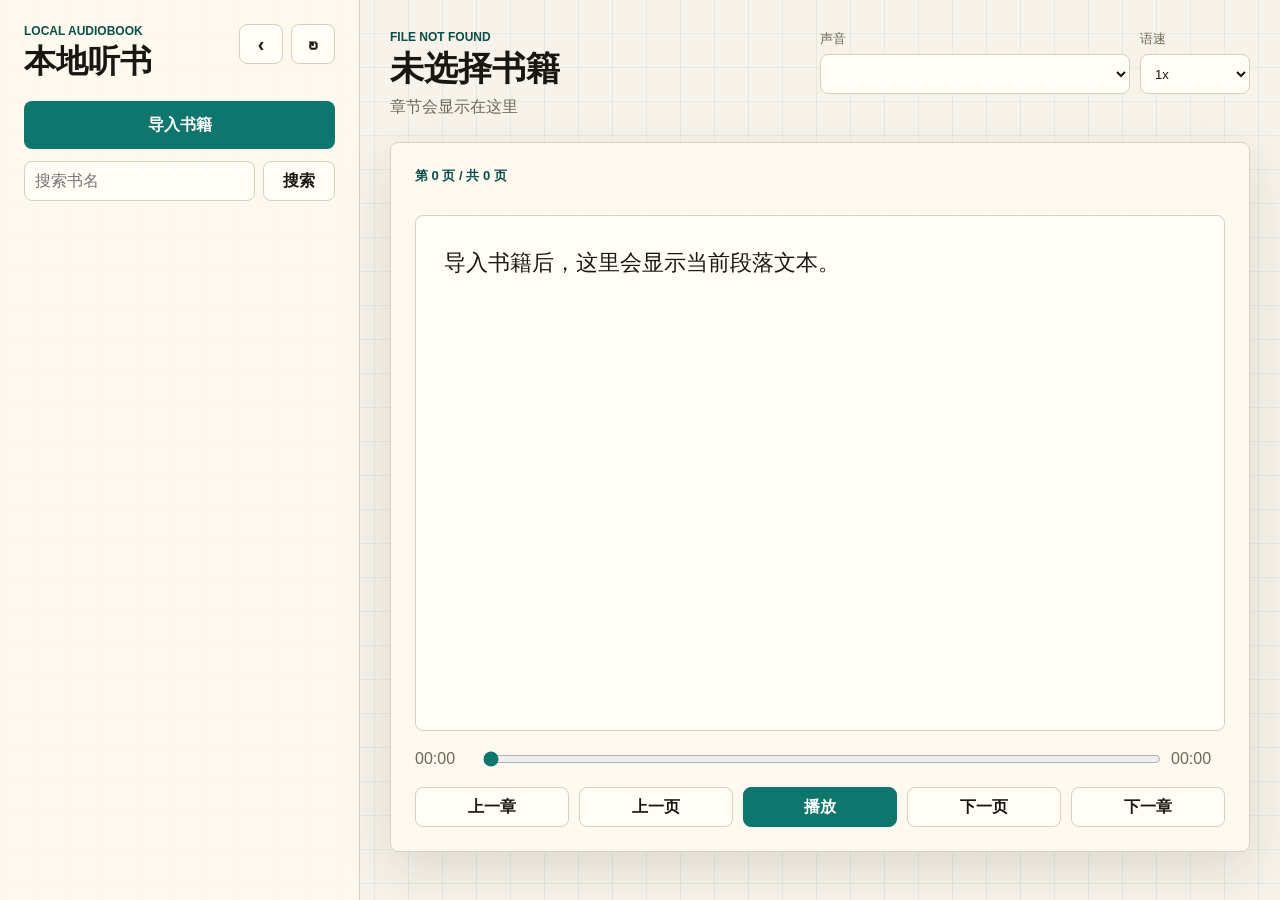
==== app/frontend/index.html @ 365bc774 "Fix play button state after sentence click" ====
<!doctype html>
<html lang="zh-CN">
  <head>
    <meta charset="utf-8" />
    <meta name="viewport" content="width=device-width, initial-scale=1" />
    <title>本地听书</title>
    <link rel="stylesheet" href="./styles.css" />
  </head>
  <body>
    <main class="shell">
      <aside class="library">
        <div class="brand">
          <div>
            <p class="eyebrow">Local Audiobook</p>
            <h1>本地听书</h1>
          </div>
          <div class="header-actions">
            <button id="toggleLibrary" class="icon-button" title="收起书库" aria-label="收起书库">‹</button>
            <button id="refreshBooks" class="icon-button" title="刷新书库" aria-label="刷新书库">↻</button>
          </div>
        </div>

        <div class="library-body">
          <label class="file-picker">
            <input id="fileInput" type="file" accept=".txt,.md,.epub" />
            <span>导入书籍</span>
          </label>

          <form id="pathForm" class="path-form">
            <input id="pathInput" type="text" placeholder="搜索书名" />
            <button type="submit">搜索</button>
          </form>

          <div id="bookList" class="book-list" aria-label="书库列表"></div>
        </div>
      </aside>

      <section class="player">
        <header class="player-header">
          <div>
            <p id="statusText" class="eyebrow">请选择或导入一本书</p>
            <div class="title-row">
              <h2 id="bookTitle">未选择书籍</h2>
            </div>
            <p id="chapterTitle" class="chapter-title">章节会显示在这里</p>
          </div>
          <div class="settings">
            <label>
              声音
              <select id="voiceSelect"></select>
            </label>
            <label>
              语速
              <select id="rateInput">
                <option value="-25%">0.75x</option>
                <option value="+0%" selected>1x</option>
                <option value="+25%">1.25x</option>
                <option value="+50%">1.5x</option>
                <option value="+100%">2x</option>
              </select>
            </label>
          </div>
        </header>

        <div class="chapter-popover" id="chapterPopover" hidden>
          <div class="panel-title">章节</div>
          <div id="chapterList" class="chapter-list chapter-body"></div>
        </div>

        <div class="workbench">
          <article class="reader">
            <div id="paragraphMeta" class="paragraph-meta">第 0 页 / 共 0 页</div>
            <div id="paragraphPreview" class="paragraph-preview">导入书籍后，这里会显示当前段落文本。</div>

            <audio id="audio" preload="metadata"></audio>

            <div class="progress-row">
              <span id="currentTime">00:00</span>
              <input id="seekBar" type="range" min="0" max="1000" value="0" />
              <span id="durationTime">00:00</span>
            </div>

            <div class="controls" aria-label="播放控制">
              <button id="prevChapter">上一章</button>
              <button id="prevParagraph">上一页</button>
              <button id="playPause" class="primary">播放</button>
              <button id="nextParagraph">下一页</button>
              <button id="nextChapter">下一章</button>
            </div>
          </article>
        </div>
      </section>
    </main>

    <script src="./app.js?v=20260524-1"></script>
  </body>
</html>
---- app/frontend/styles.css ----
:root {
  --paper: #f7f3ea;
  --ink: #191712;
  --muted: #706858;
  --line: #d8cfbe;
  --panel: #fffaf0;
  --accent: #0f766e;
  --accent-dark: #0b4f49;
  --warn: #b45309;
  --shadow: 0 18px 50px rgba(38, 32, 22, 0.12);
}

* {
  box-sizing: border-box;
}

body {
  margin: 0;
  min-height: 100vh;
  color: var(--ink);
  font-family: "Segoe UI", "Microsoft YaHei", sans-serif;
  background:
    linear-gradient(90deg, rgba(15, 118, 110, 0.08) 1px, transparent 1px),
    linear-gradient(0deg, rgba(15, 118, 110, 0.07) 1px, transparent 1px),
    var(--paper);
  background-size: 34px 34px;
}

button,
input,
select {
  font: inherit;
}

button {
  border: 1px solid var(--line);
  background: #fffdf6;
  color: var(--ink);
  border-radius: 8px;
  min-height: 40px;
  min-width: 44px;
  padding: 0 14px;
  cursor: pointer;
  font-weight: 600;
  white-space: nowrap;
}

button:hover {
  border-color: var(--accent);
}

button:disabled {
  cursor: not-allowed;
  opacity: 0.5;
}

.shell {
  display: grid;
  grid-template-columns: minmax(280px, 360px) minmax(0, 1fr);
  min-height: 100vh;
}

.library {
  border-right: 1px solid var(--line);
  background: rgba(255, 250, 240, 0.92);
  padding: 24px;
  overflow: auto;
  transition: padding 0.2s ease;
}

.shell.library-collapsed {
  grid-template-columns: 74px minmax(0, 1fr);
}

.shell.library-collapsed .library {
  padding: 18px 12px;
}

.shell.library-collapsed .brand {
  display: grid;
  justify-items: center;
}

.shell.library-collapsed .brand h1,
.shell.library-collapsed .brand .eyebrow,
.shell.library-collapsed .library-body {
  display: none;
}

.shell.library-collapsed .header-actions {
  display: grid;
}

.brand {
  display: flex;
  align-items: flex-start;
  justify-content: space-between;
  gap: 16px;
  margin-bottom: 22px;
}

.eyebrow {
  margin: 0 0 6px;
  color: var(--accent-dark);
  font-size: 12px;
  font-weight: 700;
  letter-spacing: 0;
  text-transform: uppercase;
}

h1,
h2 {
  margin: 0;
  line-height: 1.1;
}

h1 {
  font-size: 32px;
}

h2 {
  font-size: 34px;
}

.header-actions {
  display: flex;
  gap: 8px;
}

.icon-button {
  width: 42px;
  padding: 0;
  font-size: 20px;
}

.mini-button {
  min-height: 30px;
  padding: 0 10px;
  font-size: 12px;
}

.file-picker {
  display: flex;
  align-items: center;
  justify-content: center;
  height: 48px;
  border-radius: 8px;
  background: var(--accent);
  color: white;
  cursor: pointer;
  font-weight: 700;
  margin-bottom: 12px;
}

.file-picker input {
  display: none;
}

.path-form {
  display: grid;
  grid-template-columns: minmax(0, 1fr) 72px;
  gap: 8px;
  margin-bottom: 20px;
}

.path-form input,
.settings input,
.settings select {
  width: 100%;
  min-height: 40px;
  border: 1px solid var(--line);
  border-radius: 8px;
  background: #fffdf6;
  color: var(--ink);
  padding: 0 10px;
}

.book-list,
.chapter-list {
  display: grid;
  gap: 8px;
}

.book-item,
.chapter-item {
  width: 100%;
  min-height: 54px;
  text-align: left;
  display: block;
  overflow: hidden;
}

.book-row {
  border: 1px solid var(--line);
  background: #fffdf6;
  border-radius: 8px;
  padding: 11px 12px 10px;
}

.book-row.active {
  border-color: var(--accent);
  background: #dff4ee;
}

.book-row .book-item {
  min-width: 0;
  min-height: auto;
  border: 0;
  background: transparent;
  border-radius: 0;
  padding: 0;
  width: 100%;
}

.book-row .book-item:hover {
  border-color: transparent;
}

.book-meta {
  display: flex;
  align-items: center;
  gap: 10px;
  color: var(--muted);
  font-size: 12px;
  margin-top: 8px;
}

.book-meta span {
  margin-right: auto;
}

.book-action {
  border: 1px solid rgba(15, 118, 110, 0.32);
  background: rgba(255, 253, 246, 0.72);
  border-radius: 999px;
  color: var(--accent-dark);
  height: 26px;
  min-width: auto;
  min-height: 26px;
  padding: 0 10px;
  font-size: 12px;
  font-weight: 800;
}

.book-action:hover {
  border-color: var(--accent);
  background: #dff4ee;
  color: var(--accent);
}

.book-action.delete-book {
  color: #8a2f18;
  border-color: rgba(138, 47, 24, 0.28);
}

.book-action.delete-book:hover {
  background: #fff1e8;
  border-color: #b45309;
}

.book-item.active,
.chapter-item.active {
  border-color: var(--accent);
  background: #dff4ee;
}

.book-item strong,
.chapter-item strong {
  display: block;
  white-space: nowrap;
  overflow: hidden;
  text-overflow: ellipsis;
}

.book-item span,
.chapter-item span {
  color: var(--muted);
  font-size: 12px;
  margin-top: 4px;
}

.chapter-item span {
  display: block;
}

.player {
  padding: 30px;
  min-width: 0;
  position: relative;
}

.player-header {
  display: grid;
  grid-template-columns: minmax(0, 1fr) minmax(320px, 430px);
  gap: 24px;
  align-items: start;
  margin-bottom: 24px;
}

.chapter-title {
  margin: 10px 0 0;
  color: var(--muted);
}

.title-row {
  display: flex;
  align-items: center;
  gap: 12px;
  min-width: 0;
}

.title-row h2 {
  min-width: 0;
  overflow: hidden;
  text-overflow: ellipsis;
  white-space: nowrap;
}

.chapter-toggle {
  flex: 0 0 auto;
}

.settings {
  display: grid;
  grid-template-columns: minmax(160px, 1fr) 110px;
  gap: 10px;
}

.settings label {
  display: grid;
  gap: 6px;
  color: var(--muted);
  font-size: 13px;
}

.workbench {
  display: block;
}

.reader {
  background: rgba(255, 250, 240, 0.96);
  border: 1px solid var(--line);
  border-radius: 8px;
  box-shadow: var(--shadow);
}

.chapter-popover {
  position: fixed;
  z-index: 10;
  top: 104px;
  left: 30px;
  width: min(420px, calc(100vw - 80px));
  max-height: min(620px, calc(100vh - 150px));
  overflow: auto;
  padding: 14px;
  background: rgba(255, 250, 240, 0.98);
  border: 1px solid var(--line);
  border-radius: 8px;
  box-shadow: var(--shadow);
}

.panel-title,
.paragraph-meta {
  color: var(--accent-dark);
  font-weight: 800;
  font-size: 13px;
  margin-bottom: 12px;
}

.panel-title {
  display: flex;
  align-items: center;
  justify-content: space-between;
  gap: 10px;
}

.reader {
  min-height: calc(100vh - 190px);
  padding: 24px;
  display: grid;
  grid-template-rows: auto 1fr auto auto;
  gap: 18px;
}

.paragraph-preview {
  height: 100%;
  min-height: 420px;
  overflow: hidden;
  white-space: pre-wrap;
  font-size: 22px;
  line-height: 1.72;
  background: #fffdf6;
  border: 1px solid var(--line);
  border-radius: 8px;
  padding: 28px;
}

.sentence {
  border-radius: 5px;
  padding: 0 2px;
}

.sentence.timed {
  cursor: pointer;
}

.sentence.timed:hover {
  background: #dff4ee;
}

.sentence.timed.active {
  background: #f8d889;
  box-shadow: 0 0 0 3px rgba(248, 216, 137, 0.45);
}

.progress-row {
  display: grid;
  grid-template-columns: 54px minmax(0, 1fr) 54px;
  gap: 12px;
  align-items: center;
  color: var(--muted);
  font-variant-numeric: tabular-nums;
}

#seekBar {
  width: 100%;
  accent-color: var(--accent);
}

.controls {
  display: grid;
  grid-template-columns: repeat(5, minmax(0, 1fr));
  gap: 10px;
}

.controls .primary {
  background: var(--accent);
  color: white;
  border-color: var(--accent);
  font-weight: 800;
}

@media (max-width: 900px) {
  .shell,
  .player-header,
  .workbench {
    grid-template-columns: 1fr;
  }

  .library {
    border-right: 0;
    border-bottom: 1px solid var(--line);
  }

  .settings,
  .controls {
    grid-template-columns: 1fr 1fr;
  }

  .chapter-popover {
    top: 190px;
    left: 20px;
    width: calc(100vw - 40px);
  }

  .shell.library-collapsed {
    grid-template-columns: 1fr;
  }

  .shell.library-collapsed .library {
    min-height: 72px;
  }
}
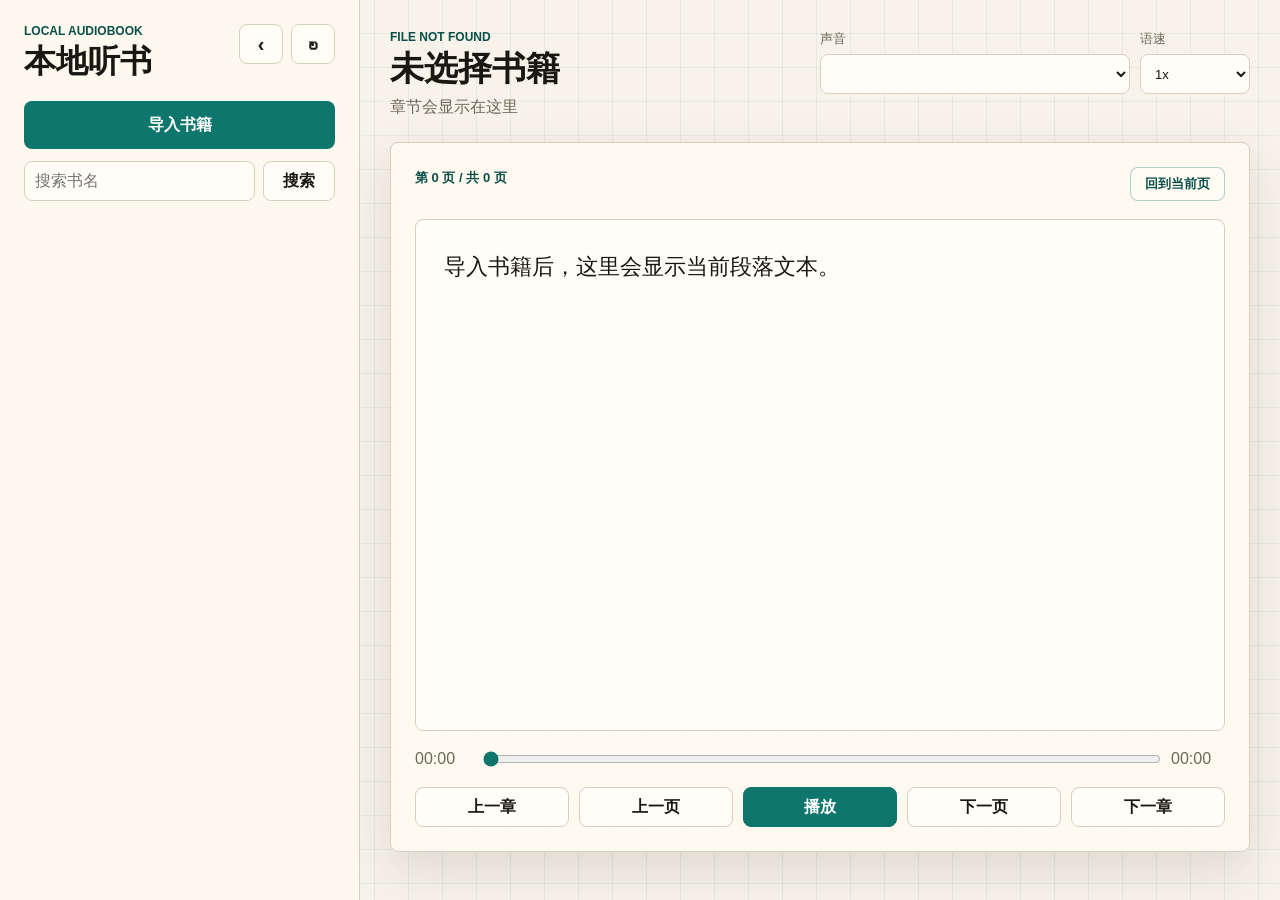
==== commit b5fc2481: "Separate page preview from playback position" ====
--- a/app/frontend/index.html
+++ b/app/frontend/index.html
@@ -69,7 +69,10 @@
 
         <div class="workbench">
           <article class="reader">
-            <div id="paragraphMeta" class="paragraph-meta">第 0 页 / 共 0 页</div>
+            <div class="reader-top">
+              <div id="paragraphMeta" class="paragraph-meta">第 0 页 / 共 0 页</div>
+              <button id="backToCurrentPage" class="return-page" type="button">回到当前页</button>
+            </div>
             <div id="paragraphPreview" class="paragraph-preview">导入书籍后，这里会显示当前段落文本。</div>
 
             <audio id="audio" preload="metadata"></audio>
@@ -92,6 +95,6 @@
       </section>
     </main>
 
-    <script src="./app.js?v=20260524-1"></script>
+    <script src="./app.js?v=20260531-1"></script>
   </body>
 </html>
--- a/app/frontend/styles.css
+++ b/app/frontend/styles.css
@@ -382,6 +382,26 @@
   gap: 18px;
 }
 
+.reader-top {
+  display: flex;
+  align-items: center;
+  justify-content: space-between;
+  gap: 12px;
+}
+
+.return-page {
+  min-height: 34px;
+  border-color: rgba(15, 118, 110, 0.34);
+  color: var(--accent-dark);
+  background: rgba(255, 253, 246, 0.82);
+  font-size: 13px;
+  font-weight: 800;
+}
+
+.return-page:disabled {
+  visibility: hidden;
+}
+
 .paragraph-preview {
   height: 100%;
   min-height: 420px;
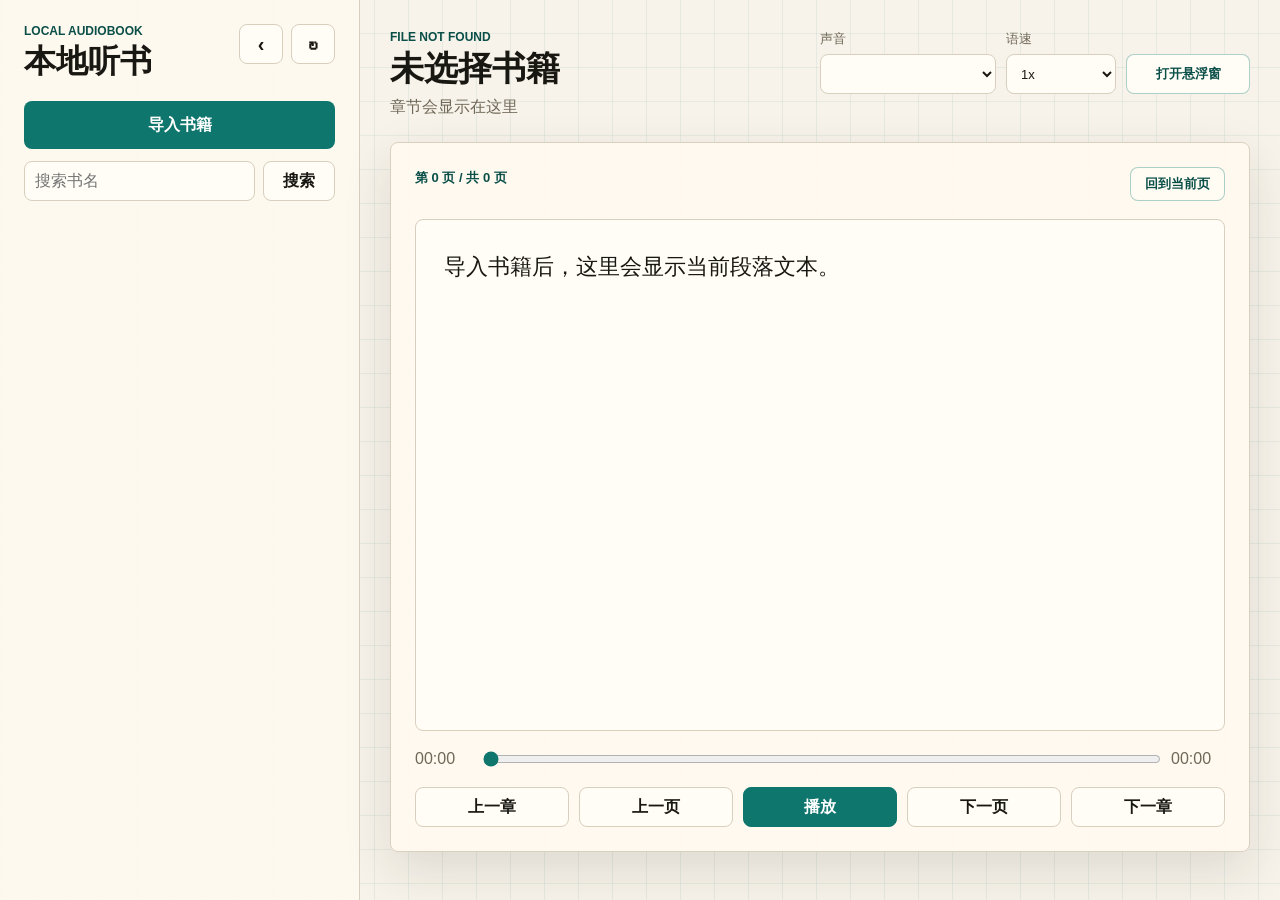
==== commit c518bba2: "Add system overlay captions" ====
--- a/app/frontend/index.html
+++ b/app/frontend/index.html
@@ -59,6 +59,7 @@
                 <option value="+100%">2x</option>
               </select>
             </label>
+            <button id="overlayToggle" class="overlay-toggle" type="button">打开悬浮窗</button>
           </div>
         </header>
 
@@ -95,6 +96,6 @@
       </section>
     </main>
 
-    <script src="./app.js?v=20260531-1"></script>
+    <script src="./app.js?v=20260531-2"></script>
   </body>
 </html>
--- a/app/frontend/styles.css
+++ b/app/frontend/styles.css
@@ -322,7 +322,7 @@
 
 .settings {
   display: grid;
-  grid-template-columns: minmax(160px, 1fr) 110px;
+  grid-template-columns: minmax(160px, 1fr) 110px 124px;
   gap: 10px;
 }
 
@@ -331,6 +331,22 @@
   gap: 6px;
   color: var(--muted);
   font-size: 13px;
+}
+
+.overlay-toggle {
+  align-self: end;
+  min-height: 40px;
+  border-color: rgba(15, 118, 110, 0.34);
+  background: #fffdf6;
+  color: var(--accent-dark);
+  font-size: 13px;
+  font-weight: 800;
+}
+
+.overlay-toggle.active {
+  border-color: var(--accent);
+  background: #0f766e;
+  color: white;
 }
 
 .workbench {
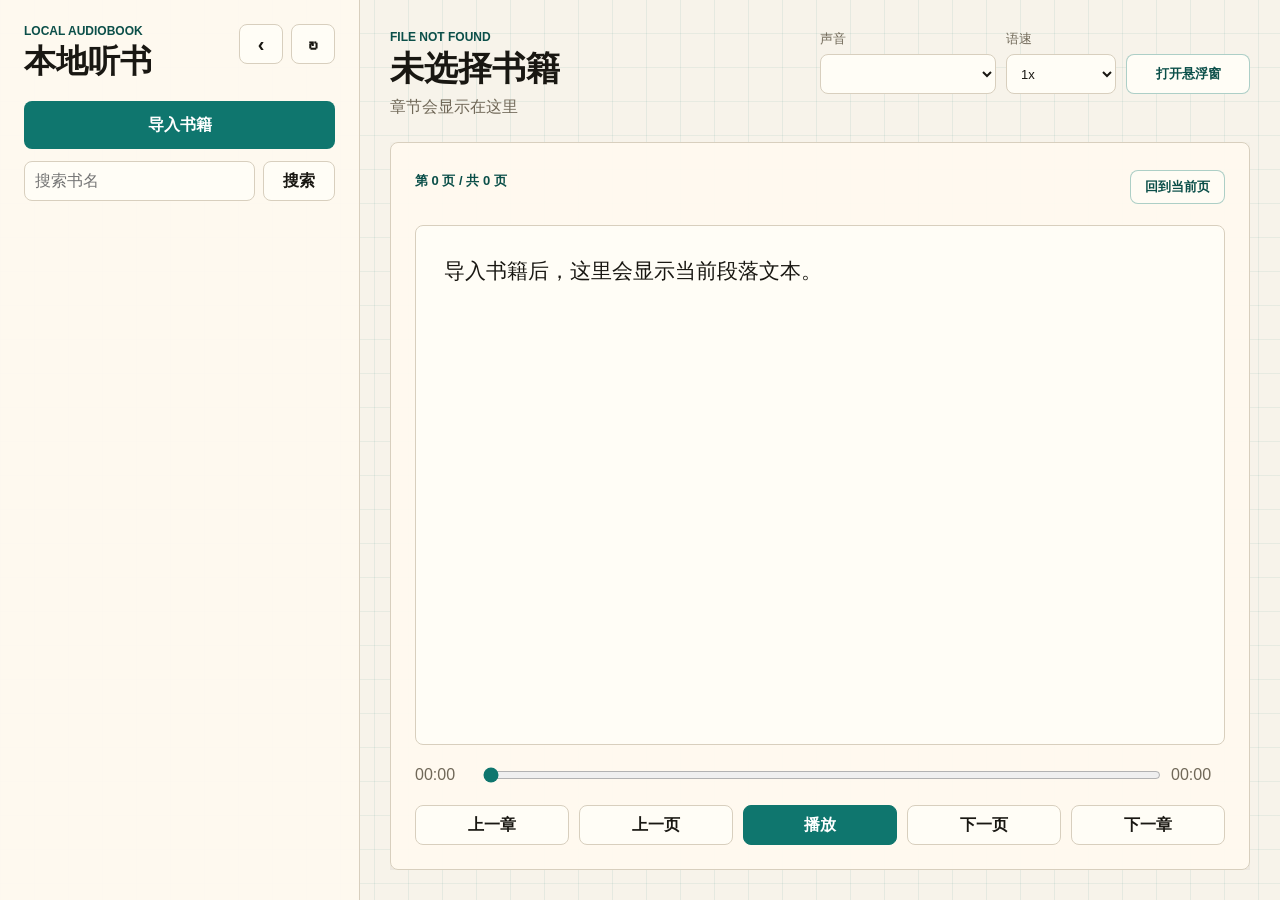
==== commit d3201f0f: "Prevent content from resizing reader panel" ====
--- a/app/frontend/index.html
+++ b/app/frontend/index.html
@@ -4,7 +4,8 @@
     <meta charset="utf-8" />
     <meta name="viewport" content="width=device-width, initial-scale=1" />
     <title>本地听书</title>
-    <link rel="stylesheet" href="./styles.css" />
+    <link rel="stylesheet" href="./styles.css?v=20260531-3" />
+    <style id="epubStyle"></style>
   </head>
   <body>
     <main class="shell">
--- a/app/frontend/styles.css
+++ b/app/frontend/styles.css
@@ -8,10 +8,19 @@
   --accent-dark: #0b4f49;
   --warn: #b45309;
   --shadow: 0 18px 50px rgba(38, 32, 22, 0.12);
+  --reader-top-height: 40px;
+  --reader-progress-height: 24px;
+  --reader-controls-height: 40px;
 }
 
 * {
   box-sizing: border-box;
+}
+
+html,
+body {
+  height: 100vh;
+  overflow: hidden;
 }
 
 body {
@@ -57,13 +66,16 @@
 .shell {
   display: grid;
   grid-template-columns: minmax(280px, 360px) minmax(0, 1fr);
-  min-height: 100vh;
+  height: 100vh;
+  min-height: 0;
+  overflow: hidden;
 }
 
 .library {
   border-right: 1px solid var(--line);
   background: rgba(255, 250, 240, 0.92);
   padding: 24px;
+  height: 100vh;
   overflow: auto;
   transition: padding 0.2s ease;
 }
@@ -284,9 +296,15 @@
 }
 
 .player {
+  height: 100vh;
   padding: 30px;
   min-width: 0;
+  min-height: 0;
+  overflow: hidden;
   position: relative;
+  display: grid;
+  grid-template-rows: auto minmax(0, 1fr);
+  gap: 24px;
 }
 
 .player-header {
@@ -294,7 +312,7 @@
   grid-template-columns: minmax(0, 1fr) minmax(320px, 430px);
   gap: 24px;
   align-items: start;
-  margin-bottom: 24px;
+  margin-bottom: 0;
 }
 
 .chapter-title {
@@ -350,7 +368,11 @@
 }
 
 .workbench {
-  display: block;
+  display: grid;
+  grid-template-rows: minmax(0, 1fr);
+  height: 100%;
+  min-height: 0;
+  overflow: hidden;
 }
 
 .reader {
@@ -391,14 +413,19 @@
 }
 
 .reader {
-  min-height: calc(100vh - 190px);
+  align-self: stretch;
+  height: 100%;
+  min-height: 0;
+  max-height: 100%;
   padding: 24px;
   display: grid;
-  grid-template-rows: auto 1fr auto auto;
+  grid-template-rows: var(--reader-top-height) minmax(0, 1fr) var(--reader-progress-height) var(--reader-controls-height);
   gap: 18px;
+  overflow: hidden;
 }
 
 .reader-top {
+  min-height: 0;
   display: flex;
   align-items: center;
   justify-content: space-between;
@@ -419,16 +446,55 @@
 }
 
 .paragraph-preview {
+  align-self: stretch;
+  min-width: 0;
   height: 100%;
-  min-height: 420px;
-  overflow: hidden;
+  min-height: 0;
+  max-height: 100%;
+  overflow: hidden;
+  contain: layout paint;
   white-space: pre-wrap;
-  font-size: 22px;
-  line-height: 1.72;
+  font-size: 21px;
+  line-height: 1.62;
   background: #fffdf6;
   border: 1px solid var(--line);
   border-radius: 8px;
   padding: 28px;
+}
+
+.paragraph-preview.epub-mode {
+  white-space: normal;
+}
+
+.paragraph-preview .epub-fragment {
+  max-width: 100%;
+}
+
+.paragraph-preview .epub-fragment p,
+.paragraph-preview .epub-fragment blockquote,
+.paragraph-preview .epub-fragment ul,
+.paragraph-preview .epub-fragment ol,
+.paragraph-preview .epub-fragment table {
+  margin-top: 0;
+}
+
+.paragraph-preview .epub-fragment img {
+  display: block;
+  max-width: 100%;
+  max-height: 100%;
+  height: auto;
+  object-fit: contain;
+}
+
+.paragraph-preview .epub-fragment table {
+  width: 100%;
+  border-collapse: collapse;
+}
+
+.paragraph-preview .epub-fragment td,
+.paragraph-preview .epub-fragment th {
+  border: 1px solid var(--line);
+  padding: 8px 10px;
 }
 
 .sentence {
@@ -450,6 +516,8 @@
 }
 
 .progress-row {
+  height: var(--reader-progress-height);
+  min-height: 0;
   display: grid;
   grid-template-columns: 54px minmax(0, 1fr) 54px;
   gap: 12px;
@@ -464,9 +532,16 @@
 }
 
 .controls {
+  height: var(--reader-controls-height);
+  min-height: 0;
   display: grid;
   grid-template-columns: repeat(5, minmax(0, 1fr));
   gap: 10px;
+}
+
+.controls button {
+  height: var(--reader-controls-height);
+  min-height: 0;
 }
 
 .controls .primary {
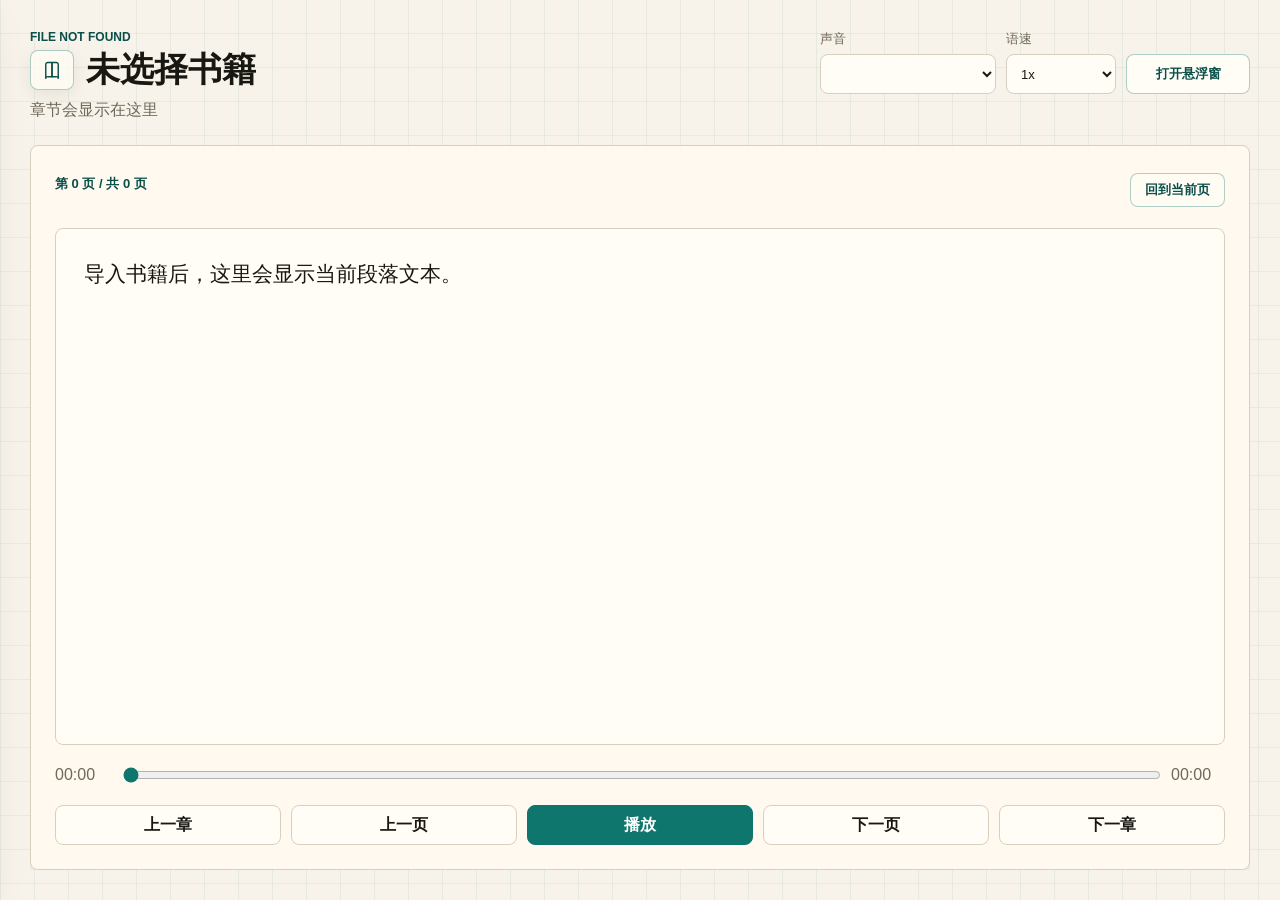
==== commit 536f8001: "Fix reader position and library overlay" ====
--- a/app/frontend/index.html
+++ b/app/frontend/index.html
@@ -4,12 +4,12 @@
     <meta charset="utf-8" />
     <meta name="viewport" content="width=device-width, initial-scale=1" />
     <title>本地听书</title>
-    <link rel="stylesheet" href="./styles.css?v=20260531-3" />
+    <link rel="stylesheet" href="./styles.css?v=20260726-1" />
     <style id="epubStyle"></style>
   </head>
   <body>
-    <main class="shell">
-      <aside class="library">
+    <main class="shell library-collapsed">
+      <aside id="libraryPanel" class="library" aria-hidden="true">
         <div class="brand">
           <div>
             <p class="eyebrow">Local Audiobook</p>
@@ -36,11 +36,33 @@
         </div>
       </aside>
 
+      <button
+        id="libraryBackdrop"
+        class="library-backdrop"
+        type="button"
+        aria-label="关闭书库"
+        hidden
+      ></button>
+
       <section class="player">
         <header class="player-header">
           <div>
             <p id="statusText" class="eyebrow">请选择或导入一本书</p>
             <div class="title-row">
+              <button
+                id="openLibrary"
+                class="library-trigger"
+                type="button"
+                title="打开书库"
+                aria-label="打开书库"
+                aria-controls="libraryPanel"
+                aria-expanded="false"
+              >
+                <svg viewBox="0 0 24 24" aria-hidden="true">
+                  <path d="M4.5 5.5A2.5 2.5 0 0 1 7 3h5v17H7a2.5 2.5 0 0 0-2.5 2V5.5Z"></path>
+                  <path d="M19.5 5.5A2.5 2.5 0 0 0 17 3h-5v17h5a2.5 2.5 0 0 1 2.5 2V5.5Z"></path>
+                </svg>
+              </button>
               <h2 id="bookTitle">未选择书籍</h2>
             </div>
             <p id="chapterTitle" class="chapter-title">章节会显示在这里</p>
@@ -97,6 +119,6 @@
       </section>
     </main>
 
-    <script src="./app.js?v=20260531-2"></script>
+    <script src="./app.js?v=20260726-1"></script>
   </body>
 </html>
--- a/app/frontend/styles.css
+++ b/app/frontend/styles.css
@@ -64,43 +64,77 @@
 }
 
 .shell {
-  display: grid;
-  grid-template-columns: minmax(280px, 360px) minmax(0, 1fr);
+  position: relative;
   height: 100vh;
   min-height: 0;
   overflow: hidden;
 }
 
 .library {
+  position: fixed;
+  z-index: 40;
+  inset: 0 auto 0 0;
+  width: min(360px, calc(100vw - 24px));
   border-right: 1px solid var(--line);
   background: rgba(255, 250, 240, 0.92);
   padding: 24px;
   height: 100vh;
   overflow: auto;
-  transition: padding 0.2s ease;
-}
-
-.shell.library-collapsed {
-  grid-template-columns: 74px minmax(0, 1fr);
+  box-shadow: var(--shadow);
+  transform: translateX(0);
+  transition: transform 0.2s ease;
 }
 
 .shell.library-collapsed .library {
-  padding: 18px 12px;
-}
-
-.shell.library-collapsed .brand {
-  display: grid;
-  justify-items: center;
-}
-
-.shell.library-collapsed .brand h1,
-.shell.library-collapsed .brand .eyebrow,
-.shell.library-collapsed .library-body {
+  transform: translateX(calc(-100% - 24px));
+}
+
+.library-backdrop {
+  position: fixed;
+  z-index: 30;
+  inset: 0;
+  width: 100vw;
+  height: 100vh;
+  min-width: 0;
+  min-height: 0;
+  padding: 0;
+  border: 0;
+  border-radius: 0;
+  background: rgba(25, 23, 18, 0.22);
+}
+
+.library-trigger {
+  flex: 0 0 auto;
+  width: 42px;
+  min-height: 40px;
+  padding: 0;
+  border-color: rgba(15, 118, 110, 0.34);
+  background: rgba(255, 253, 246, 0.72);
+  color: var(--accent-dark);
+  box-shadow: 0 5px 16px rgba(38, 32, 22, 0.08);
+  transition: background 0.16s ease, border-color 0.16s ease, transform 0.16s ease;
+}
+
+.library-trigger:hover {
+  background: #dff4ee;
+  border-color: var(--accent);
+  transform: translateY(-1px);
+}
+
+.library-trigger svg {
+  width: 20px;
+  height: 20px;
+  display: block;
+  margin: auto;
+  fill: none;
+  stroke: currentColor;
+  stroke-width: 1.7;
+  stroke-linecap: round;
+  stroke-linejoin: round;
+}
+
+.library-backdrop[hidden] {
   display: none;
-}
-
-.shell.library-collapsed .header-actions {
-  display: grid;
 }
 
 .brand {
@@ -442,7 +476,8 @@
 }
 
 .return-page:disabled {
-  visibility: hidden;
+  cursor: default;
+  opacity: 0.48;
 }
 
 .paragraph-preview {
@@ -466,8 +501,35 @@
   white-space: normal;
 }
 
+.visual-page-flow {
+  width: 100%;
+  height: 100%;
+  min-height: 0;
+  overflow: hidden;
+  column-width: auto;
+  column-gap: 56px;
+  column-fill: auto;
+  scroll-behavior: auto;
+}
+
+.visual-page-flow > .epub-fragment-page {
+  max-height: none;
+}
+
+.chapter-paragraph {
+  display: block;
+}
+
 .paragraph-preview .epub-fragment {
   max-width: 100%;
+}
+
+.paragraph-preview .epub-fragment .roundsolid,
+.paragraph-preview .epub-fragment .solidtb,
+.paragraph-preview .epub-fragment .solidorange,
+.paragraph-preview .epub-fragment img,
+.paragraph-preview .epub-fragment table {
+  break-inside: avoid;
 }
 
 .paragraph-preview .epub-fragment p,
@@ -498,8 +560,27 @@
 }
 
 .sentence {
+  display: inline;
   border-radius: 5px;
   padding: 0 2px;
+}
+
+.sentence.sentence-keep-together {
+  display: inline-block;
+  max-width: 100%;
+  white-space: normal;
+  break-inside: avoid-column;
+  vertical-align: top;
+}
+
+.sentence-width-probe {
+  position: fixed;
+  left: -100000px;
+  top: 0;
+  display: inline-block;
+  width: max-content;
+  max-width: none;
+  visibility: hidden;
 }
 
 .sentence.timed {
@@ -513,6 +594,16 @@
 .sentence.timed.active {
   background: #f8d889;
   box-shadow: 0 0 0 3px rgba(248, 216, 137, 0.45);
+}
+
+.pagination-measurer {
+  position: fixed;
+  top: 0;
+  left: -100000px;
+  box-sizing: border-box;
+  visibility: hidden;
+  pointer-events: none;
+  contain: layout paint style;
 }
 
 .progress-row {
@@ -552,15 +643,13 @@
 }
 
 @media (max-width: 900px) {
-  .shell,
   .player-header,
   .workbench {
     grid-template-columns: 1fr;
   }
 
   .library {
-    border-right: 0;
-    border-bottom: 1px solid var(--line);
+    width: min(92vw, 360px);
   }
 
   .settings,
@@ -574,11 +663,4 @@
     width: calc(100vw - 40px);
   }
 
-  .shell.library-collapsed {
-    grid-template-columns: 1fr;
-  }
-
-  .shell.library-collapsed .library {
-    min-height: 72px;
-  }
-}
+}
